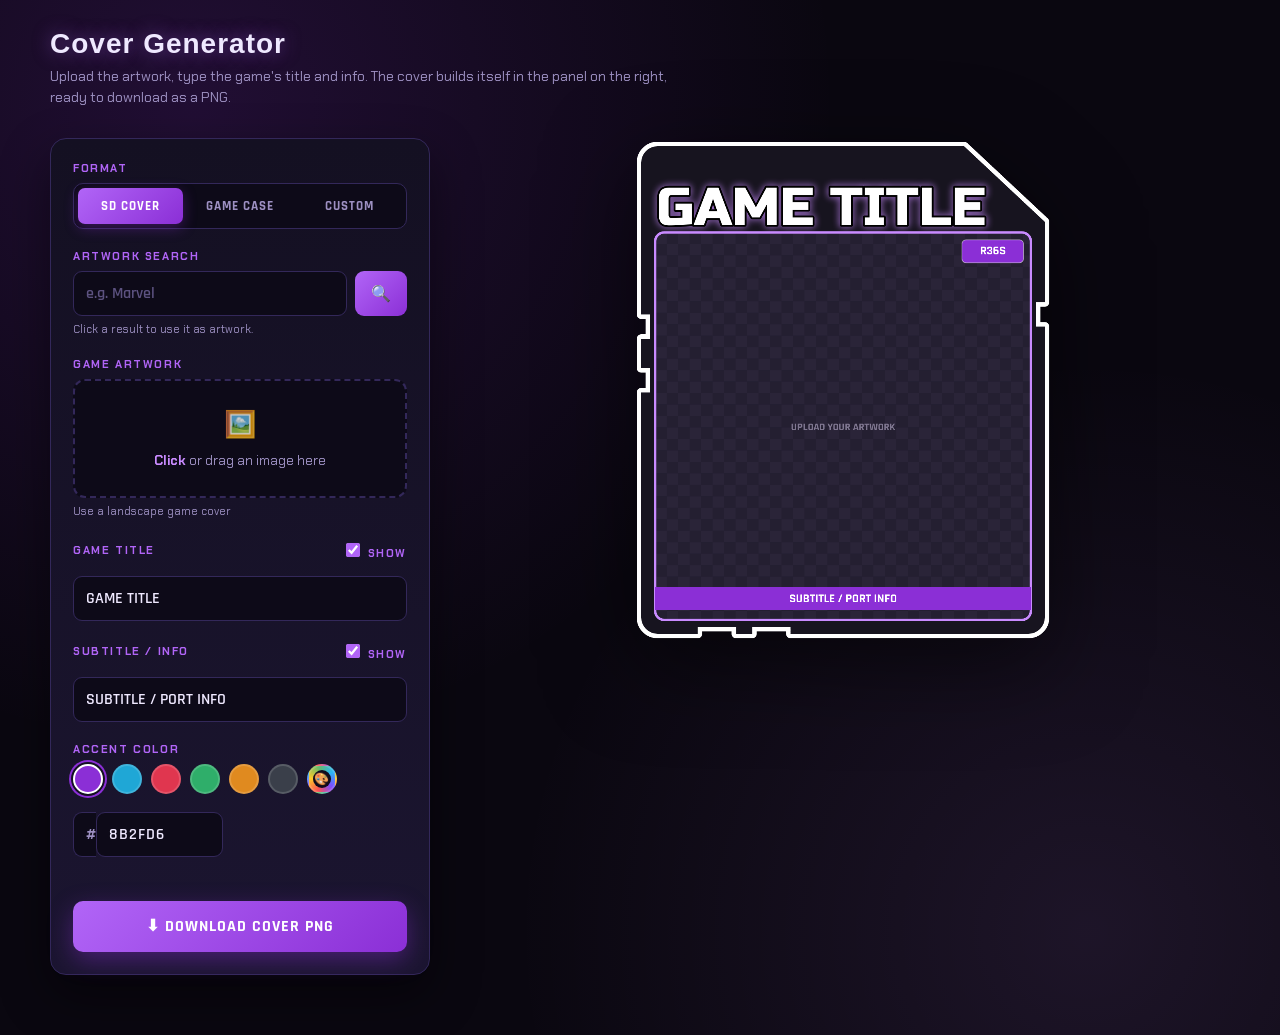
==== index.html @ dcd851f7 "Mobile UX: sticky mini-preview, real-time zoom, search overflow fix - mini-preview: floating live th" ====
<!DOCTYPE html>
<html lang="en">
<head>
<meta charset="UTF-8">
<meta name="viewport" content="width=device-width, initial-scale=1.0">
<title>R36S · Cover Generator</title>
<meta name="description" content="R36S Cover Generator - upload your artwork, type the game title and download a game cover as PNG. Real-time cover generator.">
<meta name="keywords" content="cover generator, game cover, download PNG, game artwork, R36S">
<meta name="robots" content="index, follow">
<link rel="canonical" href="https://github.com/xErik444x/caratula_generator/blob/main/index.html">

<!-- Open Graph (Facebook, LinkedIn, etc.) -->
<meta property="og:site_name" content="R36S · Cover Generator">
<meta property="og:title" content="R36S · Cover Generator">
<meta property="og:description" content="Upload your artwork, type the game title and download a game cover as PNG. Real-time cover generator.">
<meta property="og:type" content="website">
<meta property="og:url" content="https://github.com/xErik444x/caratula_generator/blob/main/index.html">

<!-- Twitter Card -->
<meta name="twitter:card" content="summary_large_image">
<meta name="twitter:title" content="R36S · Cover Generator">
<meta name="twitter:description" content="Upload your art, type the title and download a game cover PNG. Live preview.">

<!-- Theme / UI -->
<meta name="theme-color" content="#0a0710">

<link rel="preconnect" href="https://fonts.googleapis.com">
<link rel="preconnect" href="https://fonts.gstatic.com" crossorigin>
<!-- Cache busting en runtime: cada recurso se importa con ?v=<fecha/aleatorio>.
     Github Pages cachea js/css con TTL; al cambiar el ?v el navegador descarga
     la version nueva. document.write corre ANTES de que el recurso se descargue. -->
<script>
  var __v = '?v=' + new Date().getTime();
</script>
<script>
  document.write('<link rel="stylesheet" href="css/styles.css' + __v + '">');
</script>
</head>
<body>
<div class="wrap">

  <div class="masthead">
    <h1>Cover Generator</h1>
    <span></span>
  </div>
  <p class="subhead">Upload the artwork, type the game's title and info. The cover builds itself in the panel on the right, ready to download as a PNG.</p>

  <div class="layout">

    <!-- CONTROLS -->
    <div class="panel">

      <div class="field">
              <label>Format</label>
              <div class="format-toggle" id="formatToggle">
                        <button type="button" class="fmt-btn active" data-fmt="card">SD Cover</button>
                        <button type="button" class="fmt-btn" data-fmt="box">Game Case</button>
                        <button type="button" class="fmt-btn" data-fmt="custom">Custom</button>
                      </div>
            </div>

            <div class="field">
                    <label>Artwork search</label>
                    <div class="search-row">
                      <input type="text" id="searchInput" placeholder="e.g. Marvel" autocomplete="true" minlength="4">
                      <button type="button" class="search-btn" id="searchBtn">🔍</button>
                    </div>
                    <div class="search-results" id="searchResults" hidden></div>
                    <div class="hint">Click a result to use it as artwork.</div>
                  </div>

            <div class="field">
                          <label>Game artwork</label>
                          <div class="upload-zone" id="dropZone">
                            <input type="file" id="artInput" accept="image/*">
                            <span class="icon">🖼️</span>
                            <span class="txt" id="uploadTxt"><b>Click</b> or drag an image here</span>
                          </div>
                          <div class="hint">Use a landscape game cover</div>
                        </div>

                        <div class="field box-only">
                          <label>Artwork zoom</label>
                          <div class="range-field">
                            <input type="range" id="boxZoom" min="100" max="200" value="100">
                            <span class="range-val" id="boxZoomVal">100%</span>
                          </div>
                          <div class="hint">Zoom the cover inside the case window (over the blurred edges).</div>
                        </div>

      <div class="field card-only">
        <div class="field-head">
          <label>Game title</label>
          <label class="toggle"><input type="checkbox" id="showTitle" checked> Show</label>
        </div>
        <input type="text" id="titleInput" placeholder="GAME TITLE" maxlength="24" value="GAME TITLE">
      </div>

      <div class="field card-only">
        <div class="field-head">
          <label>Subtitle / info</label>
          <label class="toggle"><input type="checkbox" id="showSubtitle" checked> Show</label>
        </div>
        <input type="text" id="subInput" placeholder="SUBTITLE / PORT INFO" maxlength="36" value="SUBTITLE / PORT INFO">
      </div>

      <div class="field card-only">
              <label>Accent color</label>
              <div class="swatches" id="swatches">
                <div class="swatch active" style="background:#8b2fd6;color:#8b2fd6" data-color="#8b2fd6,#c98bff"></div>
                <div class="swatch" style="background:#1fa7d6;color:#1fa7d6" data-color="#1265a8,#5ec7f2"></div>
                <div class="swatch" style="background:#e0364f;color:#e0364f" data-color="#a3132a,#ff6b7e"></div>
                <div class="swatch" style="background:#2fae6a;color:#2fae6a" data-color="#0f7a41,#7fe6ab"></div>
                <div class="swatch" style="background:#e08a1f;color:#e08a1f" data-color="#b5610a,#ffc266"></div>
                <div class="swatch" style="background:#3a3f4a;color:#3a3f4a" data-color="#1c1f26,#7d8697"></div>
                <label class="swatch swatch-custom" id="accentCustomBtn" title="Custom color">
                  <span class="swatch-custom-inner">🎨</span>
                  <input type="color" id="accentPicker" value="#8b2fd6">
                </label>
              </div>
              <div class="hex-row">
                <span class="hex-hash">#</span>
                <input type="text" id="accentHex" class="hex-input" value="8B2FD6" maxlength="6" spellcheck="false" autocomplete="off" inputmode="text">
              </div>
            </div>

            <div class="field box-only">
              <label>Case color</label>
              <div class="swatches" id="caseSwatches">
                <div class="swatch active" style="background:#8b2fd6;color:#8b2fd6" data-color="#8b2fd6" title="Original"></div>
                <div class="swatch" style="background:#1e88e5;color:#1e88e5" data-color="#1e88e5" title="Blue"></div>
                <div class="swatch" style="background:#e0364f;color:#e0364f" data-color="#e0364f" title="Red"></div>
                <div class="swatch" style="background:#2fae6a;color:#2fae6a" data-color="#2fae6a" title="Green"></div>
                <div class="swatch" style="background:#e08a1f;color:#e08a1f" data-color="#e08a1f" title="Orange"></div>
                <div class="swatch" style="background:#e91e8c;color:#e91e8c" data-color="#e91e8c" title="Pink"></div>
                <div class="swatch" style="background:linear-gradient(135deg,#fff,#2a2a2a);color:#9aa0ab" data-color="mono" title="Stealth (grayscale)"></div>
                <label class="swatch swatch-custom" id="caseCustomBtn" title="Custom color">
                  <span class="swatch-custom-inner">🎨</span>
                  <input type="color" id="casePicker" value="#8b2fd6">
                </label>
              </div>
              <div class="hex-row">
                <span class="hex-hash">#</span>
                <input type="text" id="caseHex" class="hex-input" value="8B2FD6" maxlength="6" spellcheck="false" autocomplete="off" inputmode="text">
              </div>
              <div class="hint" id="caseColorHint">Recolors the case template.</div>
            </div>

            <div class="field custom-only">
              <label>Overlay</label>
              <div class="upload-zone" id="overlayZone">
                <input type="file" id="overlayInput" accept="image/*">
                <span class="icon">🖼️</span>
                <span class="txt" id="overlayTxt"><b>Default</b> — fbsgames case</span>
              </div>
              <div class="hint">The frame drawn above the artwork. Defaults to the fbsgames game case.</div>
            </div>

            <div class="field custom-only">
              <label>Artwork</label>
              <div class="range-row">
                <div class="range-field">
                  <label>Scale</label>
                  <input type="range" id="artScale" min="50" max="250" value="100">
                  <span class="range-val" id="artScaleVal">100%</span>
                </div>
                <div class="range-row-2">
                  <div class="range-field">
                    <label>X offset</label>
                    <input type="range" id="artX" min="-400" max="400" value="0">
                  </div>
                  <div class="range-field">
                    <label>Y offset</label>
                    <input type="range" id="artY" min="-400" max="400" value="0">
                  </div>
                </div>
              </div>
              <div class="hint">Scale and position the artwork under the overlay. Drag the 4 corner dots on the canvas to fit the overlay window.</div>
            </div>

            <button class="btn-download" id="downloadBtn">⬇ Download Cover PNG</button>
    </div>

    <!-- PREVIEW -->
        <div class="preview-col">
          <div class="canvas-shell" data-fmt="card">
                      <canvas id="cardCanvas" width="1024" height="1230"></canvas>
                      <canvas id="boxCanvas" width="1024" height="1536"></canvas>
                      <canvas id="customCanvas" width="1024" height="1536"></canvas>
                      <p class="credit">Thanks to <b>fbsgames</b> for the game case template</p>
                    </div>
        </div>

  </div>
</div>

<!-- Mini-preview sticky: se muestra en móvil cuando el preview grande sale de vista -->
<div class="mini-preview" id="miniPreview" hidden>
  <canvas id="miniCanvas" width="200" height="300"></canvas>
  <span class="mini-tag">Live preview</span>
</div>

<!-- scripts importados con ?v=<fecha> para saltar la cache de Github Pages -->
<script>
  document.write('<script src="js/color-utils.js' + __v + '"><\/script>');
  document.write('<script src="js/card-render.js' + __v + '"><\/script>');
  document.write('<script src="js/case-render.js' + __v + '"><\/script>');
  document.write('<script src="js/custom-render.js' + __v + '"><\/script>');
  document.write('<script src="js/app.js' + __v + '"><\/script>');
</script>
</body>
</html>
---- css/styles.css ----
@import url('https://fonts.googleapis.com/css2?family=Russo+One&family=Chakra+Petch:wght@400;500;600;700&family=Rajdhani:wght@500;600;700&display=swap');

:root{
  --bg-deep:#0a0710;
  --bg-panel:#141022;
  --bg-panel2:#1b1530;
  --violet:#8b2fd6;
  --violet-light:#b165f7;
  --violet-glow:#c98bff;
  --ink:#efe9ff;
  --ink-dim:#9d90c2;
  --line:#33285a;
  --accent-lime:#c7ea3f;
}

*{box-sizing:border-box;}
html,body{margin:0;padding:0;}
body{
  background:
    radial-gradient(circle at 15% 10%, rgba(139,47,214,0.18), transparent 45%),
    radial-gradient(circle at 85% 90%, rgba(201,139,255,0.10), transparent 40%),
    var(--bg-deep);
  color:var(--ink);
  font-family:'Chakra Petch', sans-serif;
  min-height:100vh;
  padding:28px 20px 60px;
}

.wrap{
  max-width:1180px;
  margin:0 auto;
}

.masthead{
  display:flex;
  align-items:baseline;
  gap:14px;
  margin-bottom:6px;
  flex-wrap:wrap;
}
.masthead h1{
  font-family:'Bungee', sans-serif;
  font-size:28px;
  letter-spacing:1px;
  margin:0;
  color:var(--ink);
  text-shadow:0 0 18px rgba(177,101,247,0.5);
}
.masthead span{
  font-size:13px;
  color:var(--ink-dim);
  letter-spacing:2px;
  text-transform:uppercase;
}
.subhead{
  color:var(--ink-dim);
  font-size:14px;
  margin:0 0 30px;
  max-width:640px;
  line-height:1.5;
}

.layout{
  display:grid;
  grid-template-columns:380px 1fr;
  gap:26px;
  align-items:start;
  min-width:0;
}

.panel{
  background:linear-gradient(180deg, var(--bg-panel), var(--bg-panel2));
  border:1px solid var(--line);
  border-radius:16px;
  min-width:0;
  padding:22px;
  box-shadow:0 20px 50px rgba(0,0,0,0.45);
}

.field-head{
  display:flex;
  align-items:center;
  justify-content:space-between;
  margin-bottom:8px;
}
.field-head label{margin-bottom:0;}
.toggle{
  display:flex;
  align-items:center;
  gap:6px;
  font-size:11px;
  font-weight:600;
  letter-spacing:0;
  text-transform:none;
  color:var(--ink-dim);
  cursor:pointer;
  user-select:none;
}
.toggle input{
  width:14px;height:14px;
  accent-color:var(--violet-light);
  cursor:pointer;
}

.field{margin-bottom:20px;}
.field:last-child{margin-bottom:0;}
.field label{
  display:block;
  font-size:11px;
  font-weight:700;
  letter-spacing:1.6px;
  text-transform:uppercase;
  color:var(--violet-light);
  margin-bottom:8px;
}
.field .hint{
  font-size:11px;
  color:var(--ink-dim);
  margin-top:6px;
  line-height:1.4;
}
.field .hint.hint-warn{
  color:#ffb454;
  background:rgba(255,180,84,0.08);
  border:1px solid rgba(255,180,84,0.3);
  border-radius:8px;
  padding:8px 10px;
}
.field .hint.hint-warn code{
  background:rgba(0,0,0,0.35);
  padding:1px 5px;
  border-radius:4px;
  font-size:10.5px;
}

input[type=text]{
  width:100%;
  background:#0d0a18;
  border:1px solid var(--line);
  color:var(--ink);
  padding:11px 12px;
  border-radius:9px;
  font-family:'Rajdhani',sans-serif;
  font-size:16px;
  font-weight:600;
  outline:none;
  transition:border-color .15s;
}
/* iOS agranda los inputs solos si el font-size es menor a 16px */
@media (max-width:880px){
  input[type=text]{font-size:16px;}
}
input[type=text]:focus{border-color:var(--violet-light);}
input[type=text]::placeholder{color:#5c5280;}

.upload-zone{
  position:relative;
  border:2px dashed var(--line);
  border-radius:12px;
  padding:26px 14px;
  text-align:center;
  cursor:pointer;
  transition:border-color .15s, background .15s;
  background:#0d0a18;
  -webkit-tap-highlight-color:transparent;
}
.upload-zone:hover, .upload-zone.drag{
  border-color:var(--violet-light);
  background:#150f28;
}
.upload-zone input{position:absolute;inset:0;opacity:0;cursor:pointer;}
.upload-zone .icon{font-size:26px;display:block;margin-bottom:8px;opacity:0.8;}
.upload-zone .txt{font-size:13px;color:var(--ink-dim);}
.upload-zone .txt b{color:var(--violet-glow);}
.upload-zone.has-image .txt{color:var(--accent-lime);}

/* ---- buscador de carátulas ---- */
.search-row{
  display:flex;
  gap:8px;
}
.search-row input[type=text]{
  flex:1;
}
.search-btn{
  border:none;
  background:linear-gradient(135deg,var(--violet-light),var(--violet));
  color:#fff;
  border-radius:9px;
  padding:0 16px;
  font-size:16px;
  cursor:pointer;
  min-width:48px;
  -webkit-tap-highlight-color:transparent;
}
.search-btn:active{transform:translateY(1px);}
.search-results{
  margin-top:10px;
  max-height:300px;
  max-width:100%;
  width:100%;
  overflow-y:auto;
  overflow-x:hidden;
  display:flex;
  flex-direction:column;
  gap:8px;
  scrollbar-width:thin;
  min-width:0;
}
.search-results[hidden]{display:none;}
.sr-item{
  display:flex;
  align-items:center;
  gap:12px;
  padding:8px;
  border:1px solid var(--line);
  border-radius:10px;
  background:#0d0a18;
  cursor:pointer;
  transition:border-color .15s, background .15s;
  min-width:0;
}
.sr-item:hover{border-color:var(--violet-light);background:#150f28;}
.sr-item img{
  width:46px;
  height:60px;
  object-fit:cover;
  border-radius:6px;
  background:#1a1530;
  flex-shrink:0;
}
.sr-item .thumb-missing{
  width:46px;height:60px;
  display:flex;align-items:center;justify-content:center;
  background:#1a1530;border-radius:6px;color:var(--ink-dim);font-size:18px;
  flex-shrink:0;
}
.sr-meta{min-width:0;flex:1;}
.sr-name{
  font-family:'Rajdhani',sans-serif;
  font-weight:700;
  font-size:14px;
  color:var(--ink);
  white-space:nowrap;
  overflow:hidden;
  text-overflow:ellipsis;
}
.sr-sub{
  font-size:11px;
  color:var(--ink-dim);
  margin-top:2px;
  line-height:1.4;
  white-space:nowrap;
  overflow:hidden;
  text-overflow:ellipsis;
}
.sr-msg{
  font-size:12px;
  color:var(--ink-dim);
  text-align:center;
  padding:8px;
}

/* resultado sin portada: se ve pero no es clickeable (la lista no se cierra) */
.sr-item.no-cover{
  opacity:.55;
  cursor:default;
  pointer-events:none;
}
.sr-item.no-cover:hover{border-color:var(--line);background:#0d0a18;}
.sr-no-cover{
  margin-left:auto;
  flex-shrink:0;
  font-size:10px;
  text-transform:uppercase;
  letter-spacing:.5px;
  color:var(--ink-dim);
  border:1px solid var(--line);
  border-radius:5px;
  padding:2px 6px;
}

.row2{display:grid;grid-template-columns:1fr 1fr;gap:12px;}

.swatches{display:flex;gap:9px;flex-wrap:wrap;}
.swatch{
  width:30px;height:30px;border-radius:50%;
  cursor:pointer;border:2px solid rgba(255,255,255,0.15);
  transition:transform .12s, border-color .12s;
  /* un poco mas grandes para dedo en mobile, mismo look */
}
.swatch:hover{transform:scale(1.1);}
.swatch.active{border-color:#fff;box-shadow:0 0 0 2px var(--bg-panel), 0 0 0 4px currentColor;}

/* swatch "custom": circulo arcoiris con un input[type=color] nativo invisible encima */
.swatch-custom{
  position:relative;
  background:conic-gradient(from 200deg,#ff5252,#ffca28,#66bb6a,#29b6f6,#7c4dff,#ff5252);
  display:flex;align-items:center;justify-content:center;
}
.swatch-custom-inner{
  position:absolute;
  inset:4px;
  border-radius:50%;
  background:#100c1c;
  display:flex;align-items:center;justify-content:center;
  font-size:12px;
  line-height:1;
  pointer-events:none;
  transition:background .15s;
}
.swatch-custom input[type=color]{
  position:absolute;inset:0;
  width:100%;height:100%;
  opacity:0;
  cursor:pointer;
  border:none;padding:0;
  -webkit-tap-highlight-color:transparent;
}

/* campo de hex debajo de los swatches, para tipear un color exacto */
.hex-row{
  display:flex;
  align-items:stretch;
  max-width:150px;
  margin-top:10px;
}
.hex-hash{
  display:flex;align-items:center;
  padding:0 0 0 12px;
  background:#0d0a18;
  border:1px solid var(--line);
  border-right:none;
  border-radius:9px 0 0 9px;
  color:var(--ink-dim);
  font-family:'Rajdhani',sans-serif;
  font-weight:700;
  font-size:15px;
}
.hex-input{
  flex:1;
  min-width:0;
  background:#0d0a18;
  border:1px solid var(--line);
  border-left:none;
  border-radius:0 9px 9px 0;
  color:var(--ink);
  padding:9px 10px;
  font-family:'Rajdhani',sans-serif;
  font-size:15px;
  font-weight:700;
  letter-spacing:1px;
  text-transform:uppercase;
  outline:none;
  transition:border-color .15s;
}
.hex-input:focus{border-color:var(--violet-light);}
.hex-input.invalid{border-color:#e0364f;}

.range-field input[type=range]{
  width:100%;accent-color:var(--violet-light);
}

.format-toggle{
  display:flex;
  gap:4px;
  padding:4px;
  background:#0d0a18;
  border:1px solid var(--line);
  border-radius:10px;
}
.fmt-btn{
  flex:1;
  padding:10px 8px;
  border:none;
  border-radius:7px;
  background:transparent;
  color:var(--ink-dim);
  font-family:'Rajdhani',sans-serif;
  font-size:13px;
  font-weight:700;
  letter-spacing:1px;
  text-transform:uppercase;
  cursor:pointer;
  transition:background .15s, color .15s, box-shadow .15s;
  -webkit-tap-highlight-color:transparent;
}
.fmt-btn:hover:not(.active){
  color:var(--ink);
}
.fmt-btn.active{
  background:linear-gradient(135deg, var(--violet-light), var(--violet));
  color:#fff;
  box-shadow:0 4px 14px rgba(139,47,214,0.35);
}

.panel.format-box .card-only{
  display:none;
}
.panel.format-custom .card-only{
  display:none;
}

/* controles solo del formato custom: se ocultan salvo en custom */
.custom-only{display:none;}
.panel.format-custom .custom-only{display:block;}

/* controles solo del formato Game Case: se ocultan salvo en box */
.box-only{display:none;}
.panel.format-box .box-only{display:block;}

/* ---- controles del formato custom (sliders + overlay) ---- */
.range-row{
  display:flex;
  flex-direction:column;
  gap:14px;
}
.range-row-2{
  display:grid;
  grid-template-columns:1fr 1fr;
  gap:14px;
}
.range-field{
  display:flex;
  flex-direction:column;
  gap:5px;
}
.range-field label{
  margin:0;
  font-size:10px;
  letter-spacing:1.2px;
  color:var(--ink-dim);
  text-transform:uppercase;
  font-weight:700;
}
.range-field input[type=range]{
  width:100%;
  accent-color:var(--violet-light);
}
.range-val{
  font-size:12px;
  color:var(--violet-glow);
  font-family:'Rajdhani',sans-serif;
  font-weight:700;
}
#customCanvas{
  cursor:crosshair;
}

.btn-download{
  width:100%;
  margin-top:24px;
  padding:15px;
  border:none;
  border-radius:10px;
  background:linear-gradient(135deg, var(--violet-light), var(--violet));
  color:#fff;
  font-family:'Rajdhani',sans-serif;
  font-weight:700;
  font-size:16px;
  letter-spacing:1px;
  text-transform:uppercase;
  cursor:pointer;
  box-shadow:0 8px 24px rgba(139,47,214,0.4);
  transition:transform .12s, box-shadow .12s;
  -webkit-tap-highlight-color:transparent;
}
.btn-download:hover{transform:translateY(-2px);box-shadow:0 12px 30px rgba(139,47,214,0.55);}
.btn-download:active{transform:translateY(0);}
/* en touch no hay hover, evito que quede "levantado" despues del tap */
@media (hover:none){
  .btn-download:hover{transform:none;box-shadow:0 8px 24px rgba(139,47,214,0.4);}
}

.preview-col{
  display:flex;
  flex-direction:column;
  align-items:center;
}
.canvas-shell{
  position:relative;
  filter:drop-shadow(0 25px 45px rgba(0,0,0,0.55));
  max-width:100%;
}
#cardCanvas,
#boxCanvas,
#customCanvas{
  width:100%;
  max-width:420px;
  height:auto;
  border-radius:22px;
}
#boxCanvas, #customCanvas{max-width:320px; border-radius:14px;}
/* solo se muestra el canvas del formato activo (data-fmt en el shell) */
#cardCanvas, #boxCanvas, #customCanvas{display:none;}
.canvas-shell[data-fmt="card"] #cardCanvas{display:block;}
.canvas-shell[data-fmt="box"] #boxCanvas{display:block;}
.canvas-shell[data-fmt="custom"] #customCanvas{display:block;}
.preview-note{
  margin-top:16px;
  font-size:12px;
  color:var(--ink-dim);
  text-align:center;
}

/* crédito al autor del template: solo se ve en Game Case */
.credit{
  display:none;
  margin:12px auto 0;
  font-size:11px;
  color:var(--ink-dim);
  text-align:center;
}
.credit b{color:var(--violet-glow);font-weight:600;}
.canvas-shell[data-fmt="box"] .credit{display:block;}

/* ---- responsive ---- */

/* tablet / mobile: todo apilado en una columna */
@media (max-width:880px){
  .layout{
    grid-template-columns:1fr;
  }
  /* la preview va primero cuando se apila: uno carga la imagen y ve el resultado al toque */
  .preview-col{order:-1;}
  .preview-note{margin-bottom:22px;}
}

/* celulares */
@media (max-width:520px){
  body{padding:18px 12px 44px;}
  .panel{padding:16px;}
  .masthead h1{font-size:23px;}
  .subhead{font-size:13px;margin-bottom:22px;}
  #cardCanvas, #boxCanvas{max-width:min(420px, 88vw);}
  .canvas-shell{filter:drop-shadow(0 14px 28px rgba(0,0,0,0.5));}
  .swatch{width:34px;height:34px;} /* blancos de toque mas comodos */
}

/* ---- mini-preview sticky (móvil) ---- */
.mini-preview{
  position:fixed;
  right:14px;
  bottom:14px;
  width:88px;
  padding:4px;
  background:var(--bg-panel);
  border:1px solid var(--line);
  border-radius:12px;
  box-shadow:0 12px 30px rgba(0,0,0,0.5);
  z-index:60;
  cursor:pointer;
  transition:transform .15s, box-shadow .15s;
}
.mini-preview canvas{
  width:100%;
  height:auto;
  display:block;
  border-radius:8px;
}
.mini-tag{
  display:block;
  text-align:center;
  font-size:9px;
  letter-spacing:.4px;
  text-transform:uppercase;
  color:var(--ink-dim);
  margin-top:4px;
}
/* en desktop el preview grande siempre está a la vista, así que no hace falta */
@media (min-width:881px){
  .mini-preview{display:none !important;}
}
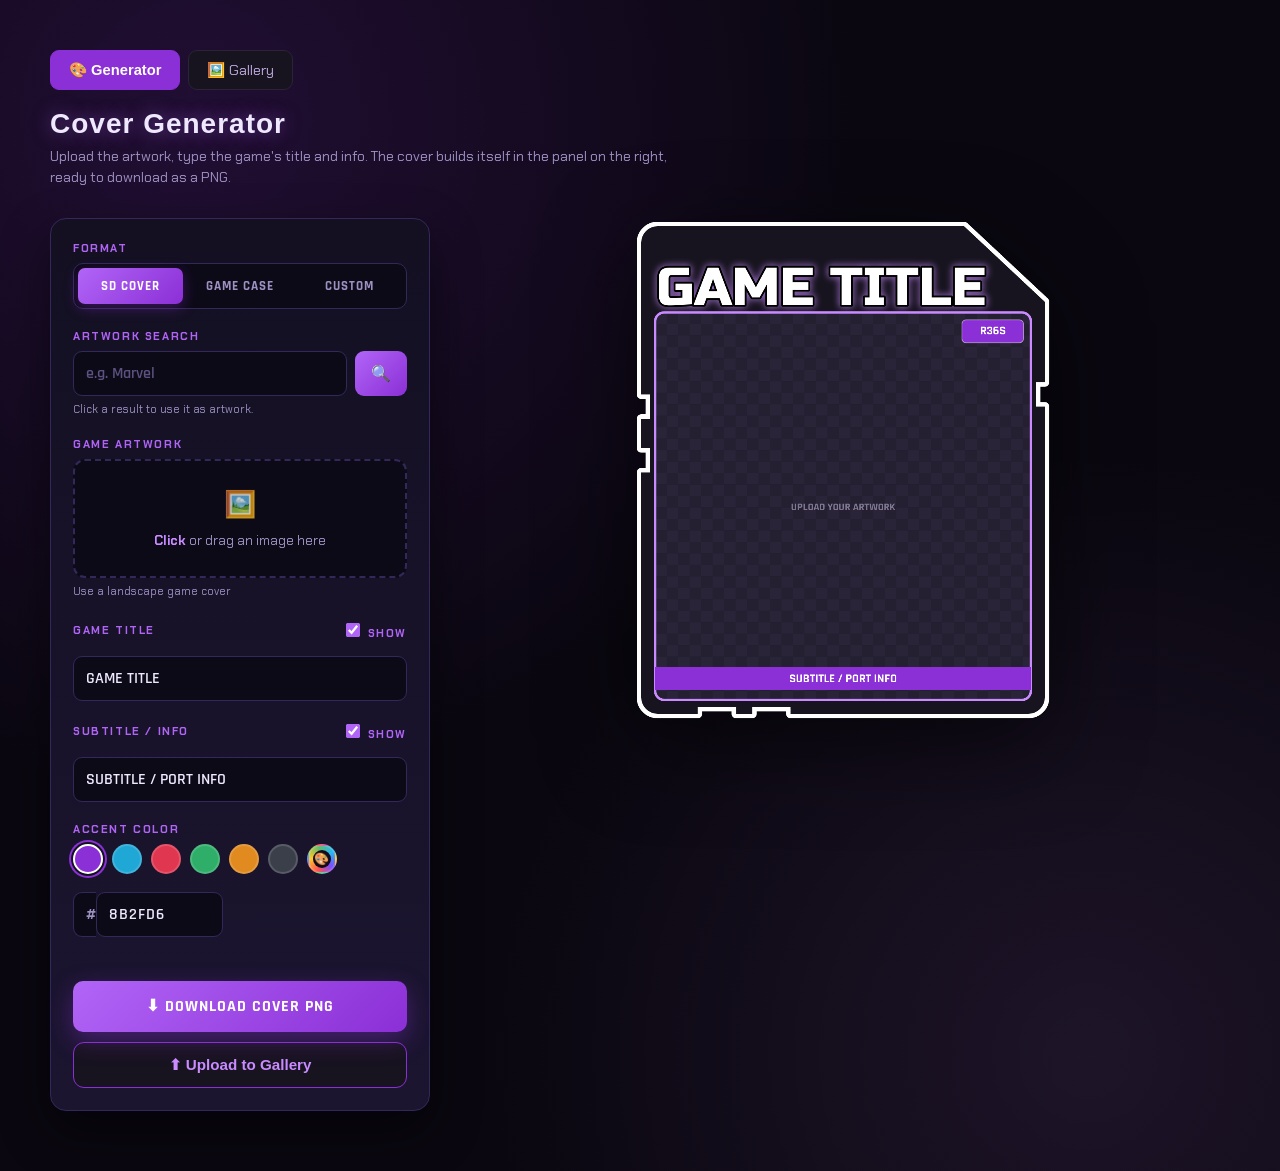
==== commit ac4ea3f1: "Gallery tab: covers gallery browsing, multi-download, gamelist.xml export, in-app uploads - New gall" ====
--- a/index.html
+++ b/index.html
@@ -39,13 +39,21 @@
 <body>
 <div class="wrap">
 
-  <div class="masthead">
-    <h1>Cover Generator</h1>
-    <span></span>
+  <!-- NAV de vistas: sticky arriba de todo -->
+  <div class="tabs-gen" id="tabsGen">
+    <button type="button" class="tab-gen active" data-tab="gen" id="tabBtnGen">🎨 Generator</button>
+    <button type="button" class="tab-gen" data-tab="gal" id="tabBtnGal">🖼️ Gallery</button>
   </div>
-  <p class="subhead">Upload the artwork, type the game's title and info. The cover builds itself in the panel on the right, ready to download as a PNG.</p>
-
-  <div class="layout">
+
+  <!-- VIEW: GENERATOR -->
+  <section id="viewGen">
+    <div class="masthead">
+      <h1>Cover Generator</h1>
+      <span></span>
+    </div>
+    <p class="subhead">Upload the artwork, type the game's title and info. The cover builds itself in the panel on the right, ready to download as a PNG.</p>
+
+    <div class="layout" id="paneGen">
 
     <!-- CONTROLS -->
     <div class="panel">
@@ -179,6 +187,7 @@
             </div>
 
             <button class="btn-download" id="downloadBtn">⬇ Download Cover PNG</button>
+            <button class="btn-upload" id="uploadBtn">⬆ Upload to Gallery</button>
     </div>
 
     <!-- PREVIEW -->
@@ -192,6 +201,74 @@
         </div>
 
   </div>
+  </section>
+
+  <!-- VIEW: GALLERY (sección propia, render separado) -->
+  <section id="viewGal" class="gallery-pane" hidden>
+    <div class="masthead">
+      <h1>Covers Gallery</h1>
+      <span></span>
+    </div>
+    <p class="subhead">Browse, search and download covers published by the community. Select several to grab a ZIP or build an EmulationStation <b>gamelist.xml</b> for your R36S.</p>
+
+    <div class="gal-toolbar" id="paneGal">
+      <input type="text" id="galSearch" placeholder="Search by name…" autocomplete="off">
+      <select id="galTag">
+        <option value="">All tags</option>
+        <option value="nintendo">nintendo</option>
+        <option value="sony">sony</option>
+        <option value="sega">sega</option>
+        <option value="psx">psx</option>
+        <option value="snes">snes</option>
+        <option value="gba">gba</option>
+        <option value="nds">nds</option>
+        <option value="arcade">arcade</option>
+        <option value="retro">retro</option>
+        <option value="anime">anime</option>
+        <option value="pixel-art">pixel-art</option>
+        <option value="minimal">minimal</option>
+      </select>
+      <button type="button" class="gal-btn" id="galReload">↻ Reload</button>
+      <span class="gal-count" id="galCount"></span>
+      <span class="gal-spacer"></span>
+      <button type="button" class="gal-btn" id="galUpload">⬆ Upload</button>
+      <button type="button" class="gal-btn" id="galSelAll">Select all</button>
+      <button type="button" class="gal-btn" id="galXml" disabled>▦ gamelist.xml</button>
+      <button type="button" class="gal-btn gal-primary" id="galDownload" disabled>⬇ Download ZIP</button>
+    </div>
+    <p class="gal-empty" id="galEmpty" hidden></p>
+    <div class="gal-grid" id="galGrid"></div>
+    <p class="gal-source">Covers from <a href="https://covers-gallery.erik444.workers.dev" target="_blank" rel="noopener">covers-gallery</a> · upload yours with the ⬆ Upload button (or the <a href="https://covers-gallery.erik444.workers.dev/subir" target="_blank" rel="noopener">upload page</a>)</p>
+  </section>
+</div>
+
+<!-- UPLOAD TO GALLERY: modal con tags/autor -->
+<div class="upl-overlay" id="uplOverlay" hidden>
+  <div class="upl-modal">
+    <h3>Upload to Covers Gallery</h3>
+    <p class="upl-hint">Your cover goes through automatic moderation before publishing.</p>
+    <div class="upl-srcpick" id="uplSrcRow">
+      <button type="button" class="upl-src on" id="uplSrcGen">🎨 Use generated cover</button>
+      <button type="button" class="upl-src" id="uplSrcFile">📁 Upload image file</button>
+    </div>
+    <div class="upl-filewrap" id="uplFileWrap" hidden>
+      <input type="file" id="uplFile" accept="image/jpeg,image/png,image/webp">
+      <img id="uplThumb" alt="" hidden>
+      <p class="upl-filehint" id="uplFileHint">JPEG/PNG/WEBP up to 8MB — from your camera roll or files.</p>
+    </div>
+    <label for="uplTitle">Game title</label>
+    <input type="text" id="uplTitle" maxlength="80">
+    <label>Tags (choose up to 4)</label>
+    <div class="upl-tags" id="uplTags"></div>
+    <label for="uplAuthor">Your nickname (optional)</label>
+    <input type="text" id="uplAuthor" maxlength="24" placeholder="anonymous">
+    <div id="uplTs" class="upl-ts"></div>
+    <p class="upl-msg" id="uplMsg"></p>
+    <div class="upl-btns">
+      <button type="button" class="upl-cancel" id="uplCancel">Cancel</button>
+      <button type="button" class="upl-confirm" id="uplConfirm">Upload</button>
+    </div>
+  </div>
 </div>
 
 <!-- Mini-preview sticky: se muestra en móvil cuando el preview grande sale de vista -->
@@ -200,12 +277,16 @@
   <span class="mini-tag">Live preview</span>
 </div>
 
+<script>
+  document.write('<script src="https://challenges.cloudflare.com/turnstile/v0/api.js?render=explicit" async defer></' + 'script>');
+</script>
 <!-- scripts importados con ?v=<fecha> para saltar la cache de Github Pages -->
 <script>
   document.write('<script src="js/color-utils.js' + __v + '"><\/script>');
   document.write('<script src="js/card-render.js' + __v + '"><\/script>');
   document.write('<script src="js/case-render.js' + __v + '"><\/script>');
   document.write('<script src="js/custom-render.js' + __v + '"><\/script>');
+  document.write('<script src="js/gallery.js' + __v + '"><\/script>');
   document.write('<script src="js/app.js' + __v + '"><\/script>');
 </script>
 </body>
--- a/css/styles.css
+++ b/css/styles.css
@@ -571,3 +571,101 @@
 @media (min-width:881px){
   .mini-preview{display:none !important;}
 }
+
+/* ---- Nav de vistas Generator / Gallery (sticky arriba) ---- */
+.tabs-gen{position:sticky;top:0;z-index:20;display:flex;gap:8px;margin:14px 0 10px;padding:8px 0;background:linear-gradient(180deg,var(--bg) 82%,transparent)}
+.tab-gen{background:#17131f;color:#b7a6d9;border:1px solid #2b2338;padding:9px 18px;border-radius:9px;cursor:pointer;font:inherit;font-size:.92rem}
+.tab-gen.active{background:#8b2fd6;border-color:#8b2fd6;color:#fff;font-weight:600}
+.tab-gen:hover:not(.active){border-color:#8b2fd655}
+
+/* ---- Galería como sección propia (render separado del generador) ---- */
+.gallery-pane{padding:0 0 40px}
+.gal-toolbar{display:flex;flex-wrap:wrap;gap:8px;align-items:center;margin:14px 0}
+.gal-toolbar input[type=text],.gal-toolbar select{background:#17131f;border:1px solid #2b2338;border-radius:9px;color:#efe6ff;padding:9px 12px;font:inherit;font-size:.9rem}
+.gal-toolbar input[type=text]{flex:1;min-width:170px}
+.gal-btn{background:#17131f;color:#b7a6d9;border:1px solid #2b2338;border-radius:9px;padding:9px 14px;cursor:pointer;font:inherit;font-size:.88rem}
+.gal-btn:hover:not(:disabled){border-color:#8b2fd6;color:#efe6ff}
+.gal-btn:disabled{opacity:.45;cursor:not-allowed}
+.gal-primary{background:#8b2fd6;border-color:#8b2fd6;color:#fff;font-weight:600}
+.gal-count{color:#8d7fa8;font-size:.82rem;margin:0 4px}
+.gal-spacer{flex:1}
+.gal-empty{color:#8d7fa8;text-align:center;padding:42px 0}
+.gal-grid{display:grid;grid-template-columns:repeat(auto-fill,minmax(140px,1fr));gap:12px}
+.gal-card{position:relative;background:#17131f;border:1px solid #2b2338;border-radius:10px;overflow:hidden;transition:border-color .12s, transform .12s}
+.gal-card:hover{transform:translateY(-2px);border-color:#8b2fd6}
+.gal-card.checked{border-color:#c98bff;box-shadow:0 0 0 1px #c98bff inset}
+.gal-chk{position:absolute;top:8px;left:8px;z-index:2;width:17px;height:17px;accent-color:#8b2fd6;cursor:pointer}
+.gal-thumb img{width:100%;aspect-ratio:5/7;object-fit:cover;display:block;background:#241c31;cursor:pointer}
+.gal-meta{padding:7px 9px}
+.gal-title{font-size:.78rem;font-weight:600;color:#efe6ff;white-space:nowrap;overflow:hidden;text-overflow:ellipsis}
+.gal-tags{font-size:.66rem;color:#8d7fa8;margin-top:2px}
+.gal-source{text-align:center;color:#8d7fa8;font-size:.74rem;margin-top:26px}
+.gal-source a{color:#c98bff}
+@media (max-width:880px){.gal-grid{grid-template-columns:repeat(auto-fill,minmax(110px,1fr))}}
+
+/* ---- Boton upload + modal ---- */
+.btn-upload{display:block;width:100%;margin-top:10px;background:#17131f;color:#c98bff;border:1px solid #8b2fd6;border-radius:11px;padding:13px 16px;cursor:pointer;font:inherit;font-size:.95rem;font-weight:600}
+.btn-upload:hover{background:#241c31}
+.btn-upload:disabled{opacity:.5;cursor:wait}
+.upl-overlay{position:fixed;inset:0;background:#000a;display:flex;align-items:center;justify-content:center;z-index:60;padding:16px}
+/* el display:flex de la clase pisa el display:none del [hidden] del UA → overlay INVISIBLE
+   pero tapando todo el viewport ("popups al entrar"). Regla explícita: */
+.upl-overlay[hidden]{display:none;}
+.upl-modal{background:#17131f;border:1px solid #2b2338;border-radius:14px;padding:22px;width:100%;max-width:420px}
+.upl-modal h3{color:#efe6ff;font-size:1.05rem}
+.upl-hint{color:#8d7fa8;font-size:.78rem;margin-top:3px}
+.upl-modal label{display:block;color:#8d7fa8;font-size:.74rem;margin:13px 0 4px}
+.upl-modal input[type=text]{width:100%;background:#0e0a15;border:1px solid #2b2338;border-radius:8px;color:#efe6ff;padding:9px 11px;font:inherit}
+.upl-tags{display:flex;flex-wrap:wrap;gap:6px}
+.upl-tag{cursor:pointer;font-size:.72rem;padding:4px 11px;border-radius:999px;border:1px solid #2b2338;background:#0e0a15;color:#8d7fa8}
+.upl-tag.on{background:#8b2fd633;border-color:#c98bff;color:#efe6ff}
+.upl-msg{min-height:18px;font-size:.82rem;margin-top:10px;color:#8d7fa8}
+.upl-msg.err{color:#ff6b7e}
+.upl-msg.ok{color:#7fe6ab}
+.upl-btns{display:flex;gap:8px;justify-content:flex-end;margin-top:6px}
+.upl-cancel{background:none;border:1px solid #2b2338;color:#8d7fa8;border-radius:8px;padding:8px 15px;cursor:pointer;font:inherit}
+.upl-confirm{background:#8b2fd6;border:1px solid #8b2fd6;color:#fff;border-radius:8px;padding:8px 18px;cursor:pointer;font:inherit;font-weight:600}
+.upl-confirm:disabled{opacity:.5;cursor:wait}
+
+/* ---- modal gamelist.xml (EmulationStation/Batocera/R36S) ---- */
+.xml-modal{max-width:520px;max-height:82vh;overflow:auto}
+.xml-modal label{display:block}
+.xml-row{display:flex;align-items:center;gap:9px;margin-top:7px}
+.xml-gametitle{flex:0 0 44%;font-size:.8rem;color:#efe6ff;white-space:nowrap;overflow:hidden;text-overflow:ellipsis}
+.xml-romin{flex:1;min-width:0;background:#0e0a15;border:1px solid #2b2338;border-radius:8px;color:#efe6ff;padding:8px 10px;font:inherit;font-size:.82rem}
+.hint b,.upl-hint b{color:#c98bff}
+
+/* ---- móvil: modal XML apilado + checkbox crece ---- */
+@media (max-width:520px){
+  .xml-row{flex-direction:column;align-items:stretch;gap:4px}
+  .xml-gametitle{flex:none;white-space:normal}
+  .upl-modal{max-height:88vh;padding:18px 16px}
+  .upl-btns{flex-wrap:wrap}
+  .upl-btns .upl-confirm,.upl-btns .upl-cancel{flex:1;padding:11px 10px}
+  .gal-toolbar .gal-btn{padding:11px 13px}
+}
+
+/* ---- touch: feedback :active y targets >= 40px (DESPUES de las reglas base de la galería) ---- */
+@media (hover:none){
+  .gal-card:hover{transform:none;border-color:#2b2338;}
+  .gal-card:active{transform:scale(.985);border-color:#8b2fd6;}
+  .gal-btn:active:not(:disabled){border-color:#8b2fd6;color:#efe6ff;}
+  .gal-chk{width:22px;height:22px;top:9px;left:9px;}
+  .gal-btn{padding:12px 16px;}
+}
+
+/* ---- turnstile en el modal upload ---- */
+.upl-ts{margin:12px 0 2px;min-height:65px}
+.upl-ts iframe{max-width:100%}
+
+/* ---- selector de fuente en el modal upload (generada vs archivo) ---- */
+.upl-srcpick{display:flex;gap:8px;margin:2px 0 10px}
+.upl-src{flex:1;background:#17131f;color:#b7a6d9;border:1px solid #2b2338;padding:9px 8px;border-radius:9px;cursor:pointer;font:inherit;font-size:.85rem}
+.upl-src.on{background:#2b2338;color:#fff;border-color:#7c5cff}
+.upl-filewrap{margin:0 0 10px}
+.upl-filewrap input[type=file]{width:100%;font:inherit;font-size:.85rem;color:#b7a6d9}
+.upl-filewrap::file-selector-button{background:#2b2338;color:#fff;border:1px solid #3a3050;border-radius:8px;padding:8px 14px;cursor:pointer;margin-right:10px}
+.upl-thumb{display:block;max-width:120px;max-height:160px;border-radius:8px;border:1px solid #2b2338;margin-top:8px}
+.upl-filehint{color:#8b8098;font-size:.75rem;margin-top:6px}
+#uplThumb{display:block;max-width:120px;max-height:160px;border-radius:8px;border:1px solid #2b2338;margin-top:8px}
+#uplThumb[hidden]{display:none}
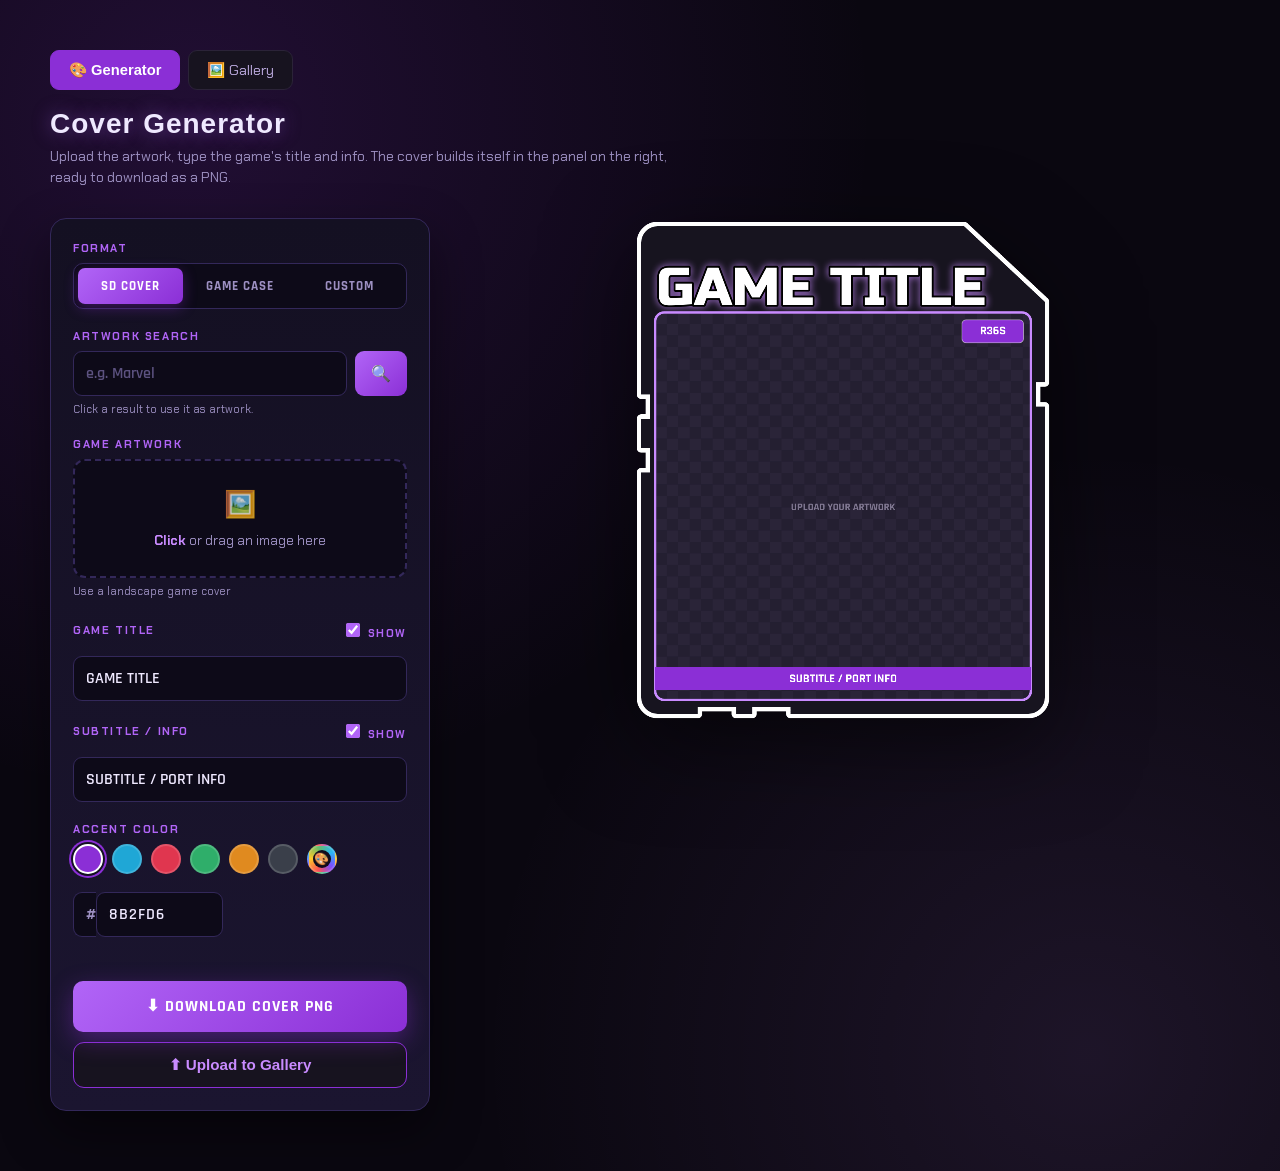
==== commit edd58096: "Update index.html" ====
--- a/index.html
+++ b/index.html
@@ -226,7 +226,10 @@
         <option value="retro">retro</option>
         <option value="anime">anime</option>
         <option value="pixel-art">pixel-art</option>
-        <option value="minimal">minimal</option>
+        <option value="minimal">platformer</option>
+        <option value="minimal">android</option>
+        <option value="minimal">shooter</option>
+        <option value="minimal">action</option>
       </select>
       <button type="button" class="gal-btn" id="galReload">↻ Reload</button>
       <span class="gal-count" id="galCount"></span>
@@ -238,7 +241,7 @@
     </div>
     <p class="gal-empty" id="galEmpty" hidden></p>
     <div class="gal-grid" id="galGrid"></div>
-    <p class="gal-source">Covers from <a href="https://covers-gallery.erik444.workers.dev" target="_blank" rel="noopener">covers-gallery</a> · upload yours with the ⬆ Upload button (or the <a href="https://covers-gallery.erik444.workers.dev/subir" target="_blank" rel="noopener">upload page</a>)</p>
+    <p class="gal-source">Covers from the community gallery · upload yours with the ⬆ Upload button</p>
   </section>
 </div>
 
@@ -258,8 +261,13 @@
     </div>
     <label for="uplTitle">Game title</label>
     <input type="text" id="uplTitle" maxlength="80">
-    <label>Tags (choose up to 4)</label>
+    <label>Tags (choose up to 4 — presets or your own)</label>
     <div class="upl-tags" id="uplTags"></div>
+    <div class="upl-customtag">
+      <input type="text" id="uplCustomTag" maxlength="24" placeholder="custom tag…" list="uplTagList" autocomplete="off">
+      <button type="button" class="upl-src" id="uplAddTag">+ Add</button>
+    </div>
+    <datalist id="uplTagList"></datalist>
     <label for="uplAuthor">Your nickname (optional)</label>
     <input type="text" id="uplAuthor" maxlength="24" placeholder="anonymous">
     <div id="uplTs" class="upl-ts"></div>
--- a/css/styles.css
+++ b/css/styles.css
@@ -598,6 +598,7 @@
 .gal-thumb img{width:100%;aspect-ratio:5/7;object-fit:cover;display:block;background:#241c31;cursor:pointer}
 .gal-meta{padding:7px 9px}
 .gal-title{font-size:.78rem;font-weight:600;color:#efe6ff;white-space:nowrap;overflow:hidden;text-overflow:ellipsis}
+.gal-author{font-size:.66rem;color:#b3a3d1;margin-top:1px}
 .gal-tags{font-size:.66rem;color:#8d7fa8;margin-top:2px}
 .gal-source{text-align:center;color:#8d7fa8;font-size:.74rem;margin-top:26px}
 .gal-source a{color:#c98bff}
@@ -616,7 +617,10 @@
 .upl-hint{color:#8d7fa8;font-size:.78rem;margin-top:3px}
 .upl-modal label{display:block;color:#8d7fa8;font-size:.74rem;margin:13px 0 4px}
 .upl-modal input[type=text]{width:100%;background:#0e0a15;border:1px solid #2b2338;border-radius:8px;color:#efe6ff;padding:9px 11px;font:inherit}
-.upl-tags{display:flex;flex-wrap:wrap;gap:6px}
+.upl-tags{display:flex;flex-wrap:wrap;gap:6px;margin:4px 0 2px}
+.upl-customtag{display:flex;gap:6px;margin:6px 0 2px}
+.upl-customtag input{flex:1;min-width:0;background:var(--bg2);border:1px solid var(--border);border-radius:8px;color:var(--text);padding:8px 10px;font-size:.85rem}
+.upl-tinput::placeholder{color:var(--muted)}
 .upl-tag{cursor:pointer;font-size:.72rem;padding:4px 11px;border-radius:999px;border:1px solid #2b2338;background:#0e0a15;color:#8d7fa8}
 .upl-tag.on{background:#8b2fd633;border-color:#c98bff;color:#efe6ff}
 .upl-msg{min-height:18px;font-size:.82rem;margin-top:10px;color:#8d7fa8}
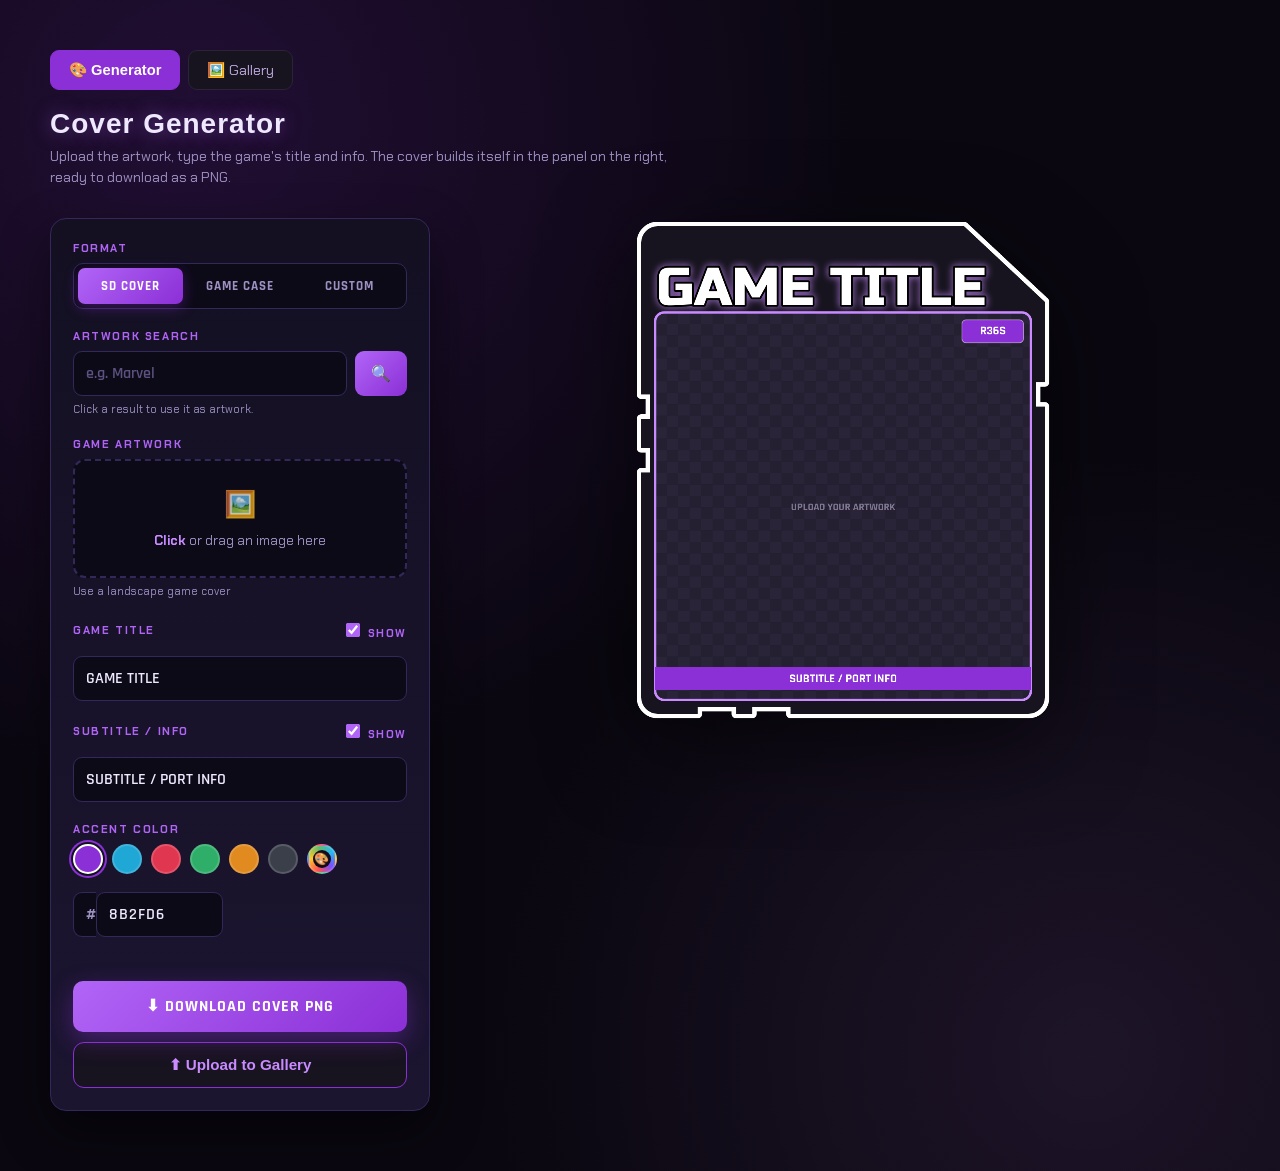
==== commit 7633ae52: "galería móvil: scroll infinito + tap-to-select + filtros reales" ====
--- a/index.html
+++ b/index.html
@@ -215,21 +215,16 @@
       <input type="text" id="galSearch" placeholder="Search by name…" autocomplete="off">
       <select id="galTag">
         <option value="">All tags</option>
-        <option value="nintendo">nintendo</option>
-        <option value="sony">sony</option>
-        <option value="sega">sega</option>
-        <option value="psx">psx</option>
-        <option value="snes">snes</option>
-        <option value="gba">gba</option>
-        <option value="nds">nds</option>
+        <option value="android">android</option>
+        <option value="pixel-art">pixel-art</option>
+        <option value="action">action</option>
+        <option value="port">port</option>
+        <option value="horror">horror</option>
+        <option value="retro">retro</option>
+        <option value="fps">fps</option>
+        <option value="adventure">adventure</option>
+        <option value="platformer">platformer</option>
         <option value="arcade">arcade</option>
-        <option value="retro">retro</option>
-        <option value="anime">anime</option>
-        <option value="pixel-art">pixel-art</option>
-        <option value="minimal">platformer</option>
-        <option value="minimal">android</option>
-        <option value="minimal">shooter</option>
-        <option value="minimal">action</option>
       </select>
       <button type="button" class="gal-btn" id="galReload">↻ Reload</button>
       <span class="gal-count" id="galCount"></span>
@@ -241,6 +236,7 @@
     </div>
     <p class="gal-empty" id="galEmpty" hidden></p>
     <div class="gal-grid" id="galGrid"></div>
+    <div class="gal-sentinel" id="galSentinel" hidden><span class="gal-spin"></span>Cargando más covers…</div>
     <p class="gal-source">Covers from the community gallery · upload yours with the ⬆ Upload button</p>
   </section>
 </div>
--- a/css/styles.css
+++ b/css/styles.css
@@ -603,6 +603,18 @@
 .gal-source{text-align:center;color:#8d7fa8;font-size:.74rem;margin-top:26px}
 .gal-source a{color:#c98bff}
 @media (max-width:880px){.gal-grid{grid-template-columns:repeat(auto-fill,minmax(110px,1fr))}}
+/* --- galería móvil: selección por tap en toda la card + scroll infinito --- */
+/* tap ANYWHERE en la card alterna selección (mobile no tiene hover para el checkbox chico) */
+.gal-card{cursor:pointer;-webkit-tap-highlight-color:transparent}
+.gal-card .gal-chk{pointer-events:none} /* el click lo maneja la CARD, no el input */
+@media (hover:hover) and (pointer:fine){
+  /* desktop keep: checkbox clickeable directo (comportamiento clásico) */
+  .gal-card .gal-chk{pointer-events:auto}
+}
+.gal-sentinel{display:flex;align-items:center;justify-content:center;gap:8px;color:#8d7fa8;font-size:.8rem;padding:18px 0}
+.gal-spin{width:14px;height:14px;border:2px solid #2b2338;border-top-color:#8b2fd6;border-radius:50%;animation:galspin .7s linear infinite}
+@keyframes galspin{to{transform:rotate(360deg)}}
+@media (prefers-reduced-motion:reduce){.gal-spin{animation:none}}
 
 /* ---- Boton upload + modal ---- */
 .btn-upload{display:block;width:100%;margin-top:10px;background:#17131f;color:#c98bff;border:1px solid #8b2fd6;border-radius:11px;padding:13px 16px;cursor:pointer;font:inherit;font-size:.95rem;font-weight:600}
